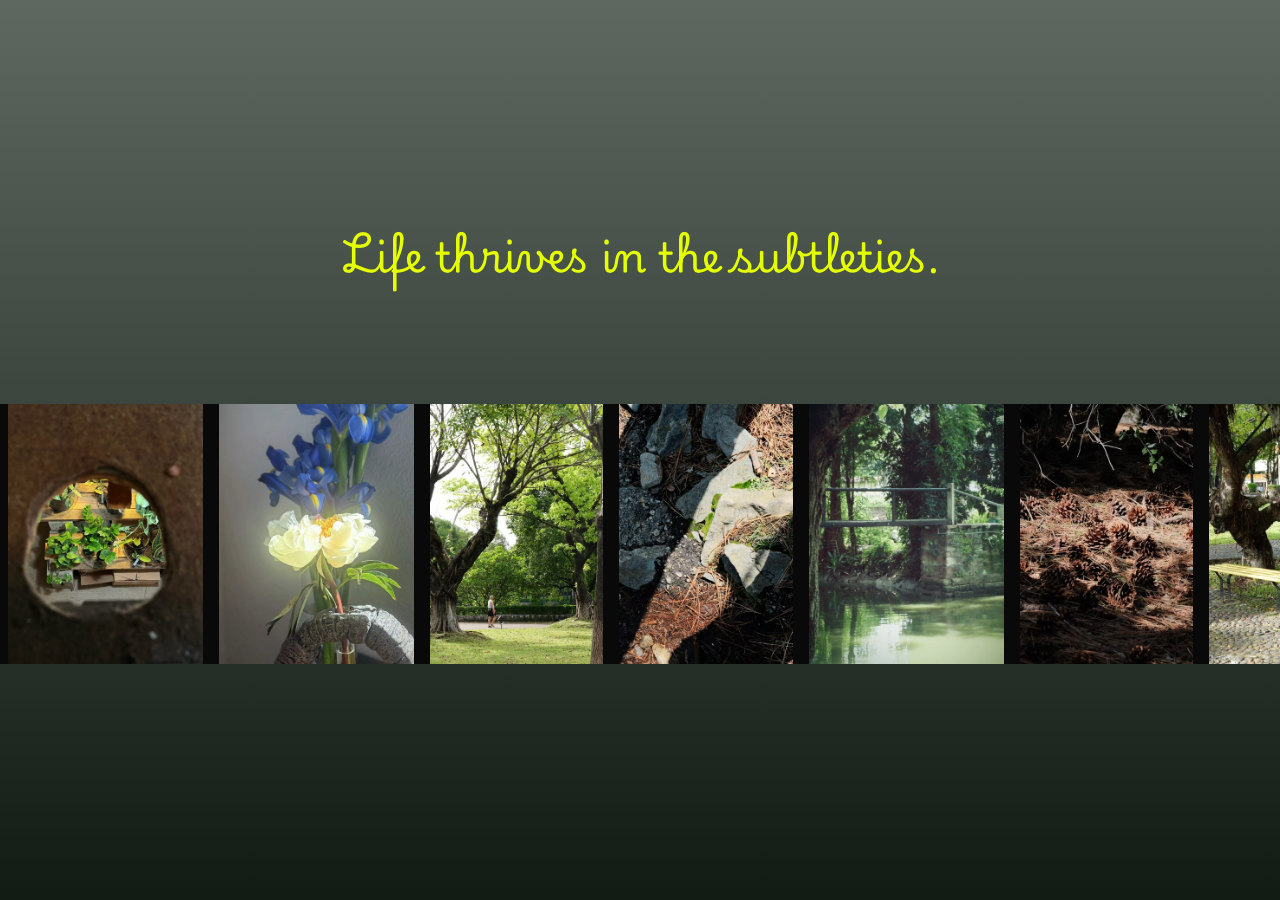
==== everypicture/experiment/index.html @ a6000d32 "updated experiment" ====
<!DOCTYPE html>
<html lang="en">
<head>
    <meta charset="UTF-8">
    <meta name="viewport" content="width=device-width, initial-scale=1.0">
    <link rel="preconnect" href="https://fonts.googleapis.com">
    <link rel="preconnect" href="https://fonts.gstatic.com" crossorigin>
    <link href="https://fonts.googleapis.com/css2?family=Playwrite+IT+Trad:wght@100..400&display=swap" rel="stylesheet">

    <title>Every Picture Gallery</title>

    <link rel="stylesheet" href="styles.css">
    <script src="script.js" defer></script>
</head>
<body>
    <header>
        <h1>Life thrives in the subtleties.</h1>
    </header>

    <main>
    <section id="one">
        <div class="slider">
            <div class="a">
                <img src="/everypicture/images/photo1.jpg" alt="slide" class="photo">
                <img src="/everypicture/images/photo2.jpg" alt="slide" class="photo">
                <img src="/everypicture/images/photo3.jpg" alt="slide" class="photo">
                <img src="/everypicture/images/photo4.jpg" alt="slid " class="photo">
                <img src="/everypicture/images/photo5.jpg" alt="slide" class="photo">
                <img src="/everypicture/images/photo6.jpg"slide" class="photo">
                <img src="/everypicture/images/photo7.jpg" alt="slide" class="photo">
                <img src="/everypicture/images/photo8.jpg" alt="slide" class="photo">
                <img src="/everypicture/images/photo9.jpg" alt="slide" class="photo">
                <img src="/everypicture/images/photo10.jpg" alt="slide" class="photo">
                <img src="/everypicture/images/photo11.jpg" alt="slide" class="photo">
                <img src="/everypicture/images/photo12.jpg" alt="slide" class="photo">
                <img src="/everypicture/images/photo13.jpg" alt="slide" class="photo">
                <img src="/everypicture/images/photo14.jpg" alt="slide" class="photo">
                <img src="/everypicture/images/photo15.jpg" alt="slide" class="photo">
            </div>
        </div>
    </section>
    
</body>
</html>
---- everypicture/experiment/styles.css ----
* {
    box-sizing: border-box;
}

:root {
    --sliderwidth: 0;
}

body {
    margin: 0;
    padding: 0;
    min-height: 100vh;
    font-family: "Playwrite IT Trad", cursive;
    font-weight: 100;
    font-style: normal;
    background: linear-gradient(
        rgba(255, 255, 255, 0.3),
        rgba(0, 0, 0, 0.3)
    ),
    url("images/background.jpg") center / cover fixed no-repeat;

background-color: #18271c;
}

header {
    padding: 24vh 20px 65px;
    text-align: center;
}

h1 {
    margin: 0;
    color: #e5ff00;
    font-size: clamp(26px, 3.2vw, 44px);
}

header p {
    color: white;
    font-size: 14px;
    text-shadow: 0 1px 5px black;
}

#one {
    width: 100%;
    overflow-x: hidden;
    height: 356px;
    margin-bottom: 40px;
    position: relative;
}

.slider {
    display: flex;
    position: absolute;
    top:0;
    left: 0;
    width: max-content;
    height: 100%;
}

.slider div img {
    height: 100%;
    width: auto;
    max-width: none;
    display: block;
    margin-right: 0;
    border-left: 8px solid #080908;
    border-right: 8px solid #080908;
    object-fit: contain;
    cursor: pointer;
}

.a, .b {
    position: relative;
    display: flex;
    flex-shrink: 0;
    height: 100%;
    padding: 48px 0;
}



@keyframes moveSliderLeft {
    from { left: 0; }
    to { left: var(--sliderwidth); }
} 


.left {
    animation-name: moveSliderLeft;
    animation-duration: 60s;
    animation-timing-function: linear;
    animation-iteration-count: infinite;
}
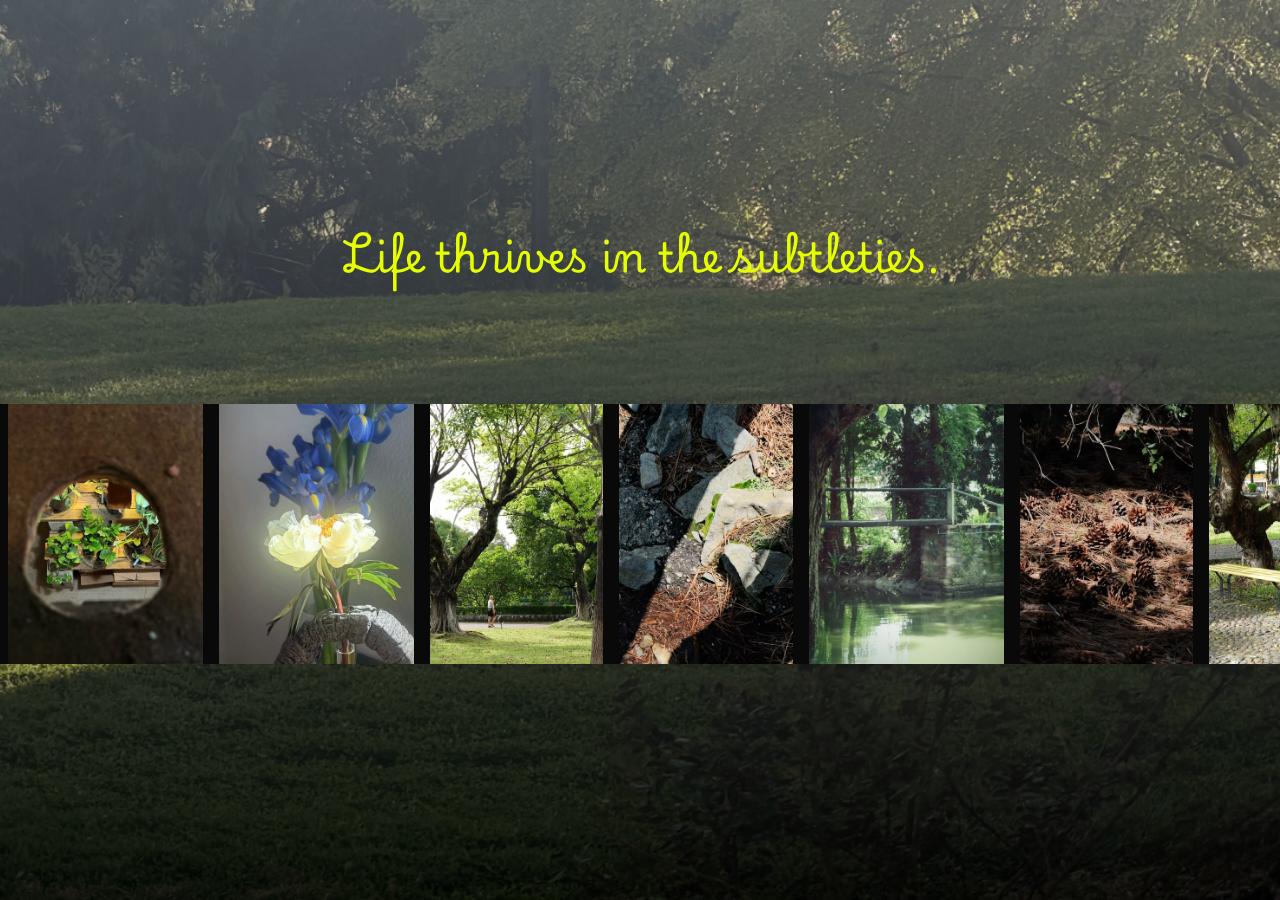
==== commit fadf765e: "updated images" ====
--- a/everypicture/experiment/index.html
+++ b/everypicture/experiment/index.html
@@ -21,21 +21,21 @@
     <section id="one">
         <div class="slider">
             <div class="a">
-                <img src="/everypicture/images/photo1.jpg" alt="slide" class="photo">
-                <img src="/everypicture/images/photo2.jpg" alt="slide" class="photo">
-                <img src="/everypicture/images/photo3.jpg" alt="slide" class="photo">
-                <img src="/everypicture/images/photo4.jpg" alt="slid " class="photo">
-                <img src="/everypicture/images/photo5.jpg" alt="slide" class="photo">
-                <img src="/everypicture/images/photo6.jpg"slide" class="photo">
-                <img src="/everypicture/images/photo7.jpg" alt="slide" class="photo">
-                <img src="/everypicture/images/photo8.jpg" alt="slide" class="photo">
-                <img src="/everypicture/images/photo9.jpg" alt="slide" class="photo">
-                <img src="/everypicture/images/photo10.jpg" alt="slide" class="photo">
-                <img src="/everypicture/images/photo11.jpg" alt="slide" class="photo">
-                <img src="/everypicture/images/photo12.jpg" alt="slide" class="photo">
-                <img src="/everypicture/images/photo13.jpg" alt="slide" class="photo">
-                <img src="/everypicture/images/photo14.jpg" alt="slide" class="photo">
-                <img src="/everypicture/images/photo15.jpg" alt="slide" class="photo">
+                <img src="../images/photo1.jpg" alt="slide" class="photo">
+                <img src="../images/photo2.jpg" alt="slide" class="photo">
+                <img src="../images/photo3.jpg" alt="slide" class="photo">
+                <img src="../images/photo4.jpg" alt="slid " class="photo">
+                <img src="../images/photo5.jpg" alt="slide" class="photo">
+                <img src="../images/photo6.jpg"slide" class="photo">
+                <img src="../images/photo7.jpg" alt="slide" class="photo">
+                <img src="../images/photo8.jpg" alt="slide" class="photo">
+                <img src="../images/photo9.jpg" alt="slide" class="photo">
+                <img src="../images/photo10.jpg" alt="slide" class="photo">
+                <img src="../images/photo11.jpg" alt="slide" class="photo">
+                <img src="../images/photo12.jpg" alt="slide" class="photo">
+                <img src="../images/photo13.jpg" alt="slide" class="photo">
+                <img src="../images/photo14.jpg" alt="slide" class="photo">
+                <img src="../images/photo15.jpg" alt="slide" class="photo">
             </div>
         </div>
     </section>
--- a/everypicture/experiment/styles.css
+++ b/everypicture/experiment/styles.css
@@ -17,7 +17,7 @@
         rgba(255, 255, 255, 0.3),
         rgba(0, 0, 0, 0.3)
     ),
-    url("images/background.jpg") center / cover fixed no-repeat;
+    url("/everypicture/images/background.jpg") center / cover fixed no-repeat;
 
 background-color: #18271c;
 }
